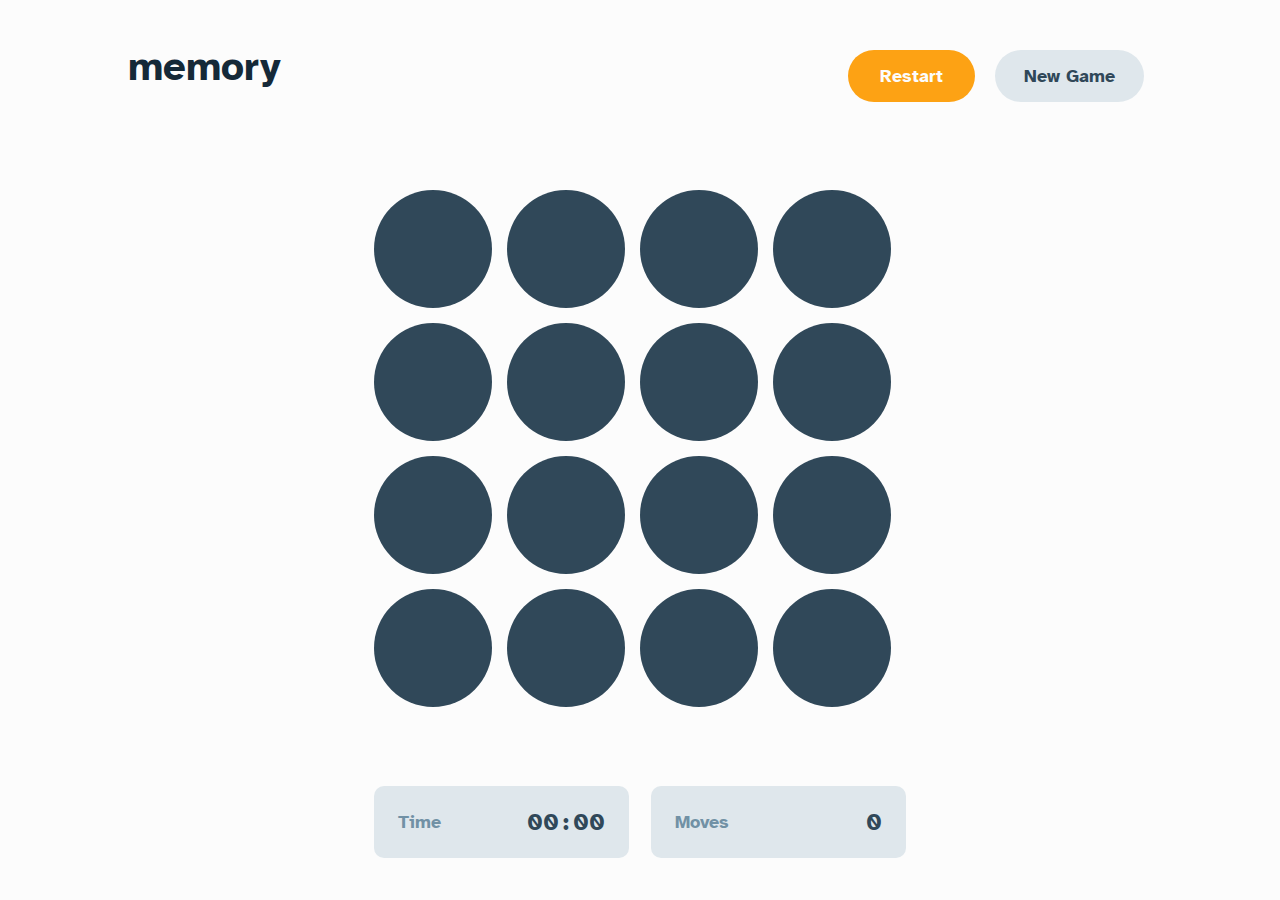
==== 4x4grid.html @ ca5bcddd "intial commit, setup page design done, 4x4 grid design and switch done" ====
<!DOCTYPE html>
<html lang="en">
<head>
    <meta charset="UTF-8">
    <meta name="viewport" content="width=device-width, initial-scale=1.0">
    <link rel="stylesheet" href="4x4grid.css">
    <title>Document</title>
</head>
<body>
    <div class="page-4x4">
        <div class="header">
            <div class="logo"><p>memory</p></div>
            <div class="buttons">
                <button id="restart">Restart</button>
                <button id="new-game">New Game</button>
            </div>
        </div>
        <!-- <div class="grid-container"> -->
            <!-- <div class="grid-item">
                <div class="card" data-flipped="false">
                    <div class="card-back"></div>
                    <div class="card-front"><h2>1</h2></div>
                </div>
            </div>
            <div class="grid-item">
                <div class="card" data-flipped="false">
                    <div class="card-back"></div>
                    <div class="card-front"><h2>1</h2></div>
                </div>
            </div>
            <div class="grid-item">
                <div class="card" data-flipped="false">
                    <div class="card-back"></div>
                    <div class="card-front"><h2>1</h2></div>
                </div>
            </div>
            <div class="grid-item">
                <div class="card" data-flipped="false">
                    <div class="card-back"></div>
                    <div class="card-front"><h2>1</h2></div>
                </div>
            </div>
            <div class="grid-item">
                <div class="card" data-flipped="false">
                    <div class="card-back"></div>
                    <div class="card-front"><h2>1</h2></div>
                </div>
            </div>
            <div class="grid-item">
                <div class="card" data-flipped="false">
                    <div class="card-back"></div>
                    <div class="card-front"><h2>1</h2></div>
                </div>
            </div>
            <div class="grid-item">
                <div class="card" data-flipped="false">
                    <div class="card-back"></div>
                    <div class="card-front"><h2>1</h2></div>
                </div>
            </div>
            <div class="grid-item">
                <div class="card" data-flipped="false">
                    <div class="card-back"></div>
                    <div class="card-front"><h2>1</h2></div>
                </div>
            </div>
            <div class="grid-item">
                <div class="card" data-flipped="false">
                    <div class="card-back"></div>
                    <div class="card-front"><h2>1</h2></div>
                </div>
            </div>
            <div class="grid-item">
                <div class="card" data-flipped="false">
                    <div class="card-back"></div>
                    <div class="card-front"><h2>1</h2></div>
                </div>
            </div>
            <div class="grid-item">
                <div class="card" data-flipped="false">
                    <div class="card-back"></div>
                    <div class="card-front"><h2>1</h2></div>
                </div>
            </div>
            <div class="grid-item">
                <div class="card" data-flipped="false">
                    <div class="card-back"></div>
                    <div class="card-front"><h2>1</h2></div>
                </div>
            </div>
            <div class="grid-item">
                <div class="card" data-flipped="false">
                    <div class="card-back"></div>
                    <div class="card-front"><h2>1</h2></div>
                </div>
            </div>
            <div class="grid-item">
                <div class="card" data-flipped="false">
                    <div class="card-back"></div>
                    <div class="card-front"><h2>1</h2></div>
                </div>
            </div>
            <div class="grid-item">
                <div class="card" data-flipped="false">
                    <div class="card-back"></div>
                    <div class="card-front"><h2>1</h2></div>
                </div>
            </div>
            <div class="grid-item">
                <div class="card" data-flipped="false">
                    <div class="card-back"></div>
                    <div class="card-front"><h2>1</h2></div>
                </div>
            </div> -->
        <!-- </div> -->
        <!-- <div class="status">
            <div class="count" id="time">
                <h3>Time</h3>
                <div class="timer">
                    <label id="minutes">00</label> <label for="">:</label> <label id="seconds">00</label>
                </div>
            </div>
            <div class="count" id="moves">
                <h3>moves</h3>
                <p>0</p>
            </div>
        </div> -->
    </div>

    <script src="jjj.js"></script>

</body>
</html>
---- 4x4grid.css ----
@import url('https://fonts.googleapis.com/css2?family=Atkinson+Hyperlegible:wght@400;700&display=swap');
*{
    margin: 0;
    padding: 0;
    box-sizing: border-box;
    font-family: 'Atkinson Hyperlegible', sans-serif;
}

body{
    width: 100%;
    height: 100vh;
    background: #fcfcfc;
}
.page-4x4{
    width: 100%;
    height: 100%;
    display: flex;
    justify-content: center;
    align-items: center;
    flex-direction: column;
}
.header{
    width: 80%;
    display: flex;
    justify-content: space-between;
}
.logo{
    color: #152938;
    font-size: 2.5rem;
    font-weight: 700;
}
#restart,#new-game{
    border: none;
    border-radius: 1.625rem;
    background: #FDA214;
    width: 7.9375rem;
    height: 3.25rem;
    font-size: 1.125rem;
    font-weight: 700;
    color: #fcfcfc;
    margin: .5rem;
    transition: .3s ease-in;
}
#restart:hover{
    background: #FFB84A;
}
#new-game{
    background: #DFE7EC;
    width: 9.3125rem;
    height: 3.25rem;
    color: #304859;
    transition: .3s ease-in;
}
#new-game:hover{
    background: #6395B8;
}
.grid-container{
    width: 33.25rem;
    height: 33.25rem;
    display: grid;
    grid-template-columns:repeat(4, 1fr) ;
    grid-template-rows: repeat(4,1fr);
    margin-top: 5rem;
}
.grid-item {
    width: 7.375rem;
    height: 7.375rem;
    display: flex;
    justify-content: center;
    align-items: center;
    border-radius: 50%;
}

.card {
    width: 100%;
    height: 100%;
    display: flex;
    justify-content: center;
    align-items: center;
    perspective: 1000px;
    cursor: pointer;
}

.card-front, .card-back {
    background: #304859;
    position: absolute;
    width: 100%;
    height: 100%;
    border-radius: 100%;
    backface-visibility: hidden;
    transition: transform 0.5s;
}
.card-back:hover{
    background: #6395B8;
    transition: .3s ease-in;
}
.card-front{
    background: #BCCED9;
    display: flex;
    justify-content: center;
    align-items: center;
    color: #fff;
    font-size: 3rem;
    font-weight: 700;
}


/* Initially hide the front of the card */
.card[data-flipped="false"] .card-front {
    transform: rotateY(180deg);
}

.status{
    width: 33.25rem;
    display: flex;
    justify-content: space-between;
}
.count {
    width: 15.9375rem;
    height: 4.5rem;
    background: #DFE7EC;
    border-radius: 0.625rem;
    margin-top: 4rem;
}
.count h3{
    color: #7191A5;
    font-size: 1.125rem;
    font-weight: 700;

}
.count p,label{
    color: #304859;
    font-size: 1.5rem;
    font-weight: 700;
}
#time,#moves{
    display: flex;
    justify-content: space-between;
    align-items: center;
    padding: 1.5rem;
}
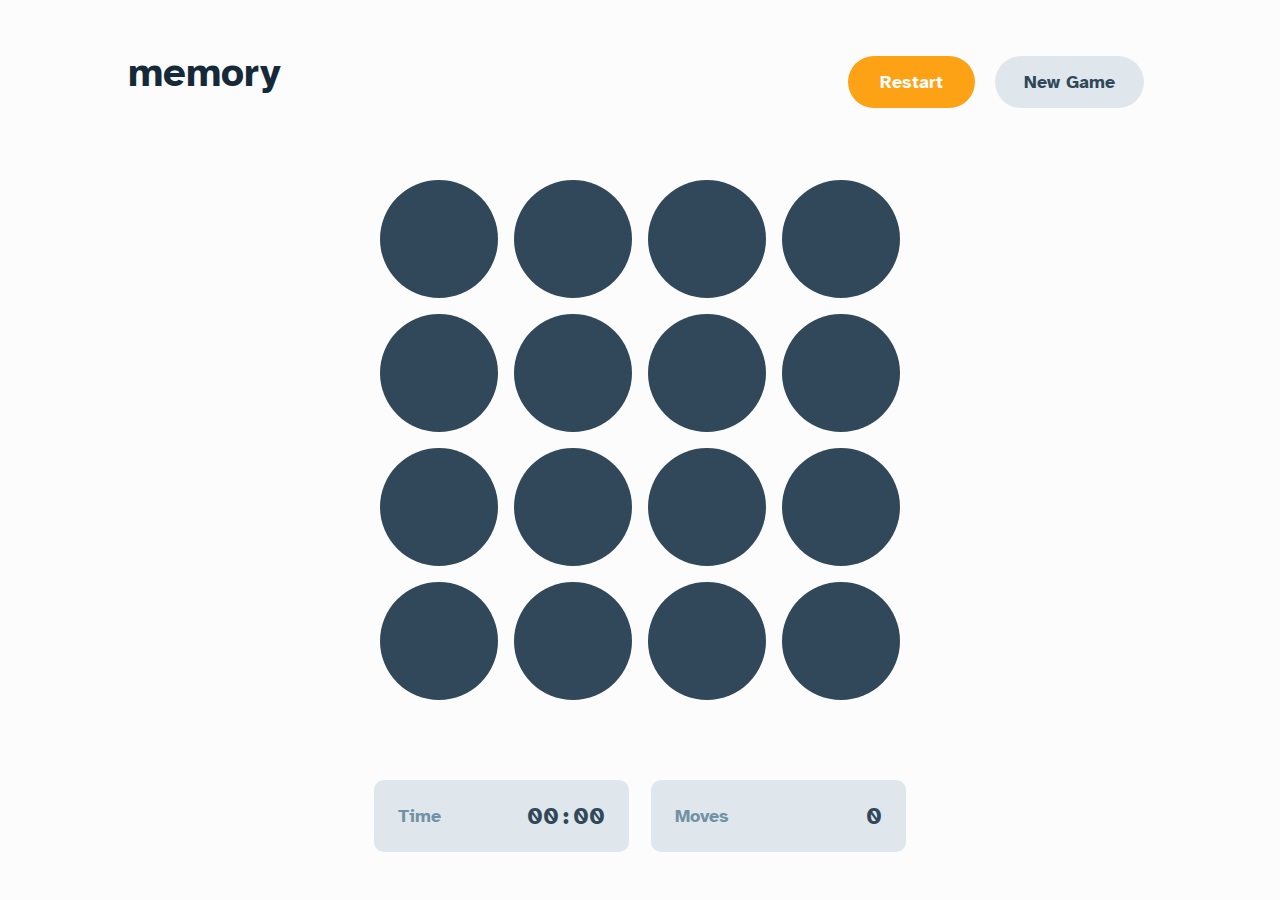
==== commit 2f8b0948: "." ====
--- a/4x4grid.html
+++ b/4x4grid.html
@@ -3,6 +3,10 @@
 <head>
     <meta charset="UTF-8">
     <meta name="viewport" content="width=device-width, initial-scale=1.0">
+    <link
+  rel="stylesheet"
+  href="https://cdnjs.cloudflare.com/ajax/libs/font-awesome/6.2.0/css/all.min.css"/>
+  <link rel="stylesheet" href="https://cdnjs.cloudflare.com/ajax/libs/font-awesome/6.0.0-beta3/css/all.min.css">
     <link rel="stylesheet" href="4x4grid.css">
     <title>Document</title>
 </head>
--- a/4x4grid.css
+++ b/4x4grid.css
@@ -55,12 +55,16 @@
     background: #6395B8;
 }
 .grid-container{
-    width: 33.25rem;
-    height: 33.25rem;
+    /* width: 33.25rem;
+    height: 33.25rem; */
     display: grid;
     grid-template-columns:repeat(4, 1fr) ;
-    grid-template-rows: repeat(4,1fr);
-    margin-top: 5rem;
+    /* grid-template-rows: repeat(4,1fr); */
+    margin-top: 4rem;
+    gap: 1rem;
+}
+.grid-container-6x6{
+    grid-template-columns: repeat(6,1fr);
 }
 .grid-item {
     width: 7.375rem;
@@ -70,7 +74,11 @@
     align-items: center;
     border-radius: 50%;
 }
-
+.grid-item-6x6{
+    width: 5.125rem;
+    height: 5.125rem;
+    font-size: 1rem;
+}
 .card {
     width: 100%;
     height: 100%;
@@ -105,6 +113,10 @@
 }
 
 
+.card-front-6x6{
+    font-size: 2.7rem;
+}
+
 /* Initially hide the front of the card */
 .card[data-flipped="false"] .card-front {
     transform: rotateY(180deg);
@@ -120,7 +132,7 @@
     height: 4.5rem;
     background: #DFE7EC;
     border-radius: 0.625rem;
-    margin-top: 4rem;
+    margin-top: 5rem;
 }
 .count h3{
     color: #7191A5;
@@ -139,3 +151,94 @@
     align-items: center;
     padding: 1.5rem;
 }
+.popup-container{
+    width: 100%;
+    height: 100vh;
+    background: rgba(0, 0, 0, 0.377);
+    position: absolute;
+    top: 0;
+    transform: scale(0.01);
+    transition: .3s ease-in;
+    visibility: hidden;
+}
+.popup-container.show{
+    transform: scale(1);
+    visibility: visible;
+}
+
+.popup-content{
+    width: 100%;
+    max-width: 40.875rem;
+    height: 100vh;
+    max-height: 31.875rem;
+    background: #F2F2F2;
+    border-radius: 1.25rem;
+    position: absolute;
+    top: 50%;
+    left: 50%;
+    transform: translate(-50%, -50%);
+    display: flex;
+    flex-direction: column;
+    justify-content: center;
+    align-items: center;
+}
+.popup-content h1{
+    color: #152938;
+    font-size: 3rem;
+    font-weight: 700;
+    padding-bottom: .5rem;
+}
+.popup-content p{
+    color: #7191A5;
+    font-size: 1.125rem;
+    font-weight: 700;
+    padding-bottom: 2rem;
+}
+.info, .btn-container{
+    width: 85%;
+    height: 4.5rem;
+    background: #DFE7EC;
+    border-radius: .625rem;
+    margin: .5rem;
+    display: flex;
+    justify-content: space-between;
+    align-items: center;
+}
+.info p{
+    font-size: 1.125rem;
+    padding: 0 2.5rem 0;
+}
+.info h1{
+    font-size: 2rem;
+    padding: 0 2.5rem 0;
+}
+.btn-container{
+    background: none;
+    display: flex;
+    justify-content: space-between;
+    align-items: center;
+}
+.popup-btn{
+  width: 16.5rem;
+  height: 3.25rem;
+  border: none;
+  border-radius: 1.625rem;
+  font-size: 1.25rem;
+  font-weight: 700;
+  transition: .3s ease-in;
+}
+#popup-restart{
+    background: #FDA214;
+    color: #fcfcfc;
+
+}
+#popup-restart:hover{
+    background: #FFB84A;
+}
+#popup-new-game{
+    background: #DFE7EC;
+    color: #304859;
+}
+#popup-new-game:hover{
+    background: #6395B8;
+}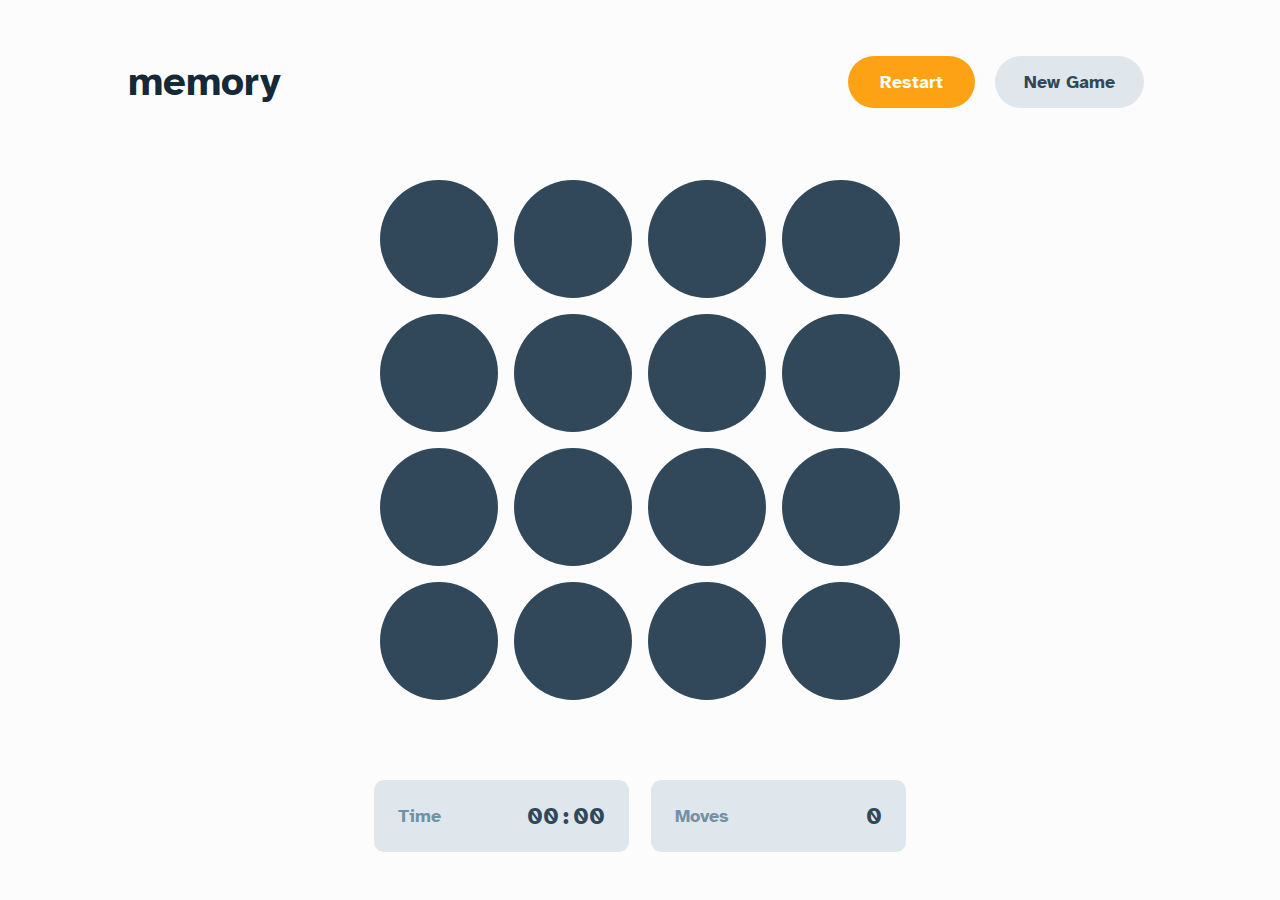
==== commit e486d5b0: "mobile view and functionalities done" ====
--- a/4x4grid.html
+++ b/4x4grid.html
@@ -17,6 +17,7 @@
             <div class="buttons">
                 <button id="restart">Restart</button>
                 <button id="new-game">New Game</button>
+                <button id="menu">Menu</button>
             </div>
         </div>
         <!-- <div class="grid-container"> -->
--- a/4x4grid.css
+++ b/4x4grid.css
@@ -23,13 +23,14 @@
     width: 80%;
     display: flex;
     justify-content: space-between;
+    align-items: center;
 }
 .logo{
     color: #152938;
     font-size: 2.5rem;
     font-weight: 700;
 }
-#restart,#new-game{
+#restart,#new-game,#menu{
     border: none;
     border-radius: 1.625rem;
     background: #FDA214;
@@ -53,6 +54,11 @@
 }
 #new-game:hover{
     background: #6395B8;
+}
+#menu{
+    width: 4.875rem;
+    height: 2.5rem;
+    display: none;
 }
 .grid-container{
     /* width: 33.25rem;
@@ -157,9 +163,9 @@
     background: rgba(0, 0, 0, 0.377);
     position: absolute;
     top: 0;
-    transform: scale(0.01);
+    /* transform: scale(0.01); */
     transition: .3s ease-in;
-    visibility: hidden;
+    /* visibility: hidden; */
 }
 .popup-container.show{
     transform: scale(1);
@@ -241,4 +247,118 @@
 }
 #popup-new-game:hover{
     background: #6395B8;
-}+}
+
+@media (min-width: 320px) and (max-width: 420px){
+   .logo{
+        font-size: 1.5rem;
+   }
+   #restart,#new-game{
+        display: none;
+   }
+   #menu{
+        display: block;
+   }
+   .grid-container{
+    gap: .8rem;
+   }
+   .grid-item{
+        width: 4.53313rem;
+        height: 4.53313rem;
+   }
+   .card-front{
+        font-size: 2rem;
+    }
+    .status{
+        width: 85%;
+    }
+    .count{
+        width: 9.4375rem;
+        height: 4.375rem;
+    }
+    .count h3{
+        font-size: 0.9375rem;
+    }
+    .count p,label{
+        font-size: 1.5rem;
+    }
+    #time,#moves{
+        flex-direction: column;
+        justify-content: center;
+    }
+    .popup-content{
+        width: 20.4375rem;
+        height: 23.5rem;
+    }
+    .popup-content h1{
+        font-size: 1.5rem;
+    }
+    .popup-content p{
+        font-size: 0.875rem;
+        padding-bottom: 1rem;
+    }
+    .info,.btn-container{
+        height: 3rem;
+        /* margin: 0; */
+    }
+    .btn-container{
+        flex-direction: column;
+        height: auto;
+        margin: .7rem;
+    }
+    .info p{
+        font-size: 0.8125rem;
+        padding: 0 1rem 0;
+    }
+    .info h1{
+        font-size: 1.25rem;
+        padding: 0 1rem 0;
+    }
+    #popup-restart,#popup-new-game{
+        font-size: 1.125rem;   
+    }
+    #popup-restart{
+        margin-bottom: 1rem;
+    }
+
+    /* menu popup */
+    .menu-container{
+        width: 100%;
+        height: 100vh;
+        background: rgba(0, 0, 0, 0.377);
+        position: absolute;
+        top: 0;
+        transform: scale(0.01);
+        transition: .2s ease-in;
+        visibility: hidden;
+    }
+    .menu-container.show{
+        transform: scale(1);
+        visibility: visible;
+    }
+    .menu{
+        width: 20.4375rem;
+        height: 14rem;
+    }
+    .menu-btns{
+        width: 85%;
+        height: 85%;
+        display: flex;
+        flex-direction: column;
+        justify-content: space-between;
+    }
+    #menu-restart,#menu-newGame,#menu-resume{
+        width: 100%;
+        height: 3rem;
+        border: none;
+        border-radius: 1.625rem;
+        background: #FDA214;
+        font-size: 1.125rem;
+        color: #fcfcfc;
+        font-weight: 700;
+    }
+    #menu-newGame,#menu-resume{
+        background: #DFE7EC;
+        color: #304859;
+    }
+}
